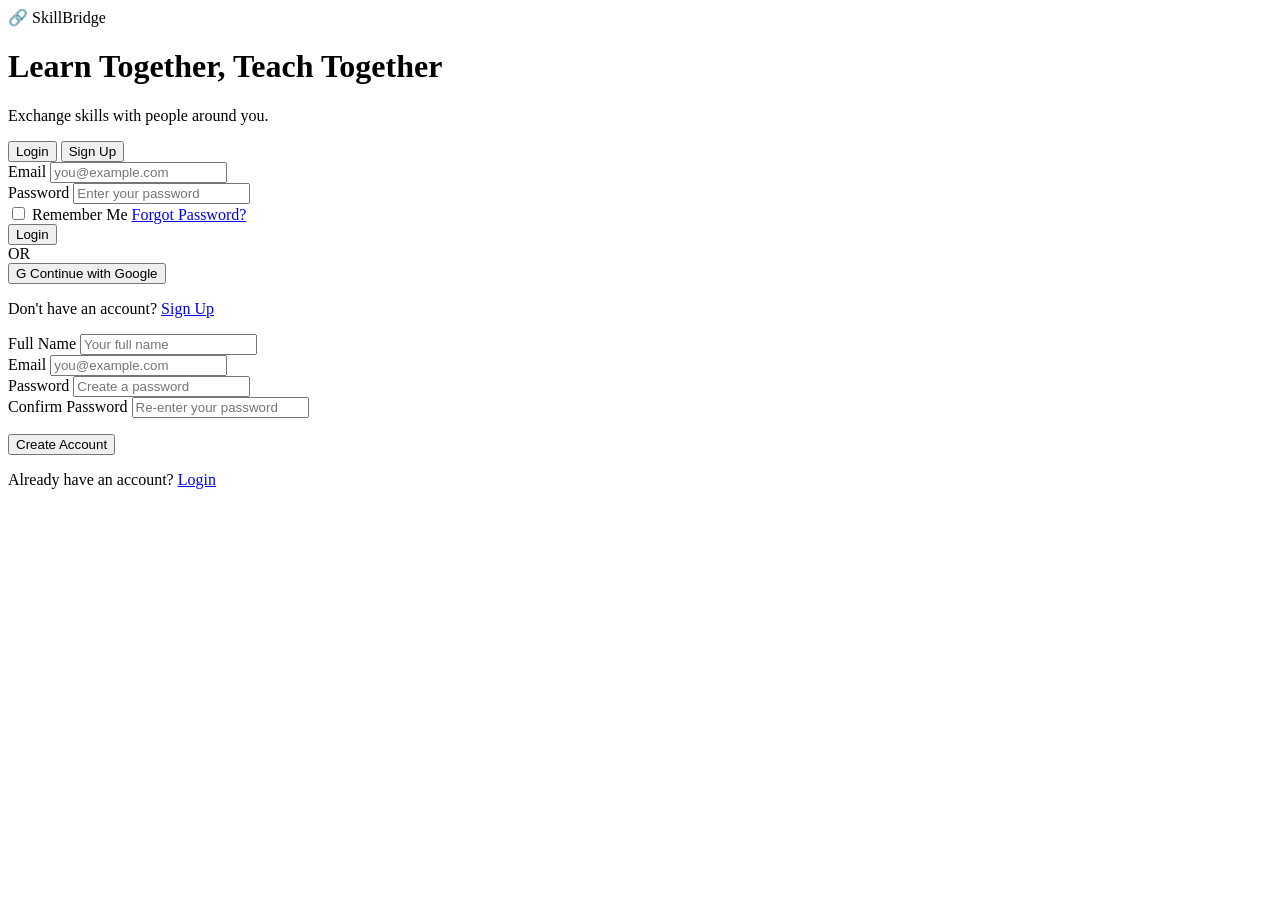
==== index.html @ ae1f8fc0 "Add files via upload" ====
<!DOCTYPE html>
<html lang="en">
<head>
  <meta charset="UTF-8" />
  <meta name="viewport" content="width=device-width, initial-scale=1.0" />
  <title>SkillBridge - Learn Together, Teach Together</title>
  <link rel="stylesheet" href="../html/style.css" />
</head>
<body>
 
  <header class="top-section">
    <div class="logo">
      <span class="logo-icon">🔗</span>
      <span class="logo-text">Skill<span class="logo-highlight">Bridge</span></span>
    </div>
 
    <h1 class="main-title">Learn Together, Teach Together</h1>
    <p class="main-subtitle">Exchange skills with people around you.</p>
  </header>
 
  <main class="auth-container">
    <div class="auth-card">
 
      <div class="tabs">
        <button class="tab-btn active" id="loginTabBtn" onclick="switchTab('login')">
          Login
        </button>
        <button class="tab-btn" id="signupTabBtn" onclick="switchTab('signup')">
          Sign Up
        </button>
      </div>
 
      <form class="auth-form active" id="loginForm">
        <div class="input-group">
          <label for="loginEmail">Email</label>
          <input type="email" id="loginEmail" placeholder="you@example.com" required />
        </div>
 
        <div class="input-group">
          <label for="loginPassword">Password</label>
          <input type="password" id="loginPassword" placeholder="Enter your password" required />
        </div>
 
        <div class="form-row">
          <label class="checkbox-label">
            <input type="checkbox" id="rememberMe" />
            Remember Me
          </label>
          <a href="#" class="forgot-link">Forgot Password?</a>
        </div>
 
        <button type="submit" class="primary-btn">Login</button>
 
        <div class="divider">
          <span>OR</span>
        </div>
 
        <button type="button" class="google-btn">
          <span class="google-icon">G</span>
          Continue with Google
        </button>
 
        <p class="switch-text">
          Don't have an account?
          <a href="#" onclick="switchTab('signup')">Sign Up</a>
        </p>
      </form>
 
      <form class="auth-form" id="signupForm">
        <div class="input-group">
          <label for="signupName">Full Name</label>
          <input type="text" id="signupName" placeholder="Your full name" required />
        </div>
 
        <div class="input-group">
          <label for="signupEmail">Email</label>
          <input type="email" id="signupEmail" placeholder="you@example.com" required />
        </div>
 
        <div class="input-group">
          <label for="signupPassword">Password</label>
          <input type="password" id="signupPassword" placeholder="Create a password" required />
        </div>
 
        <div class="input-group">
          <label for="signupConfirmPassword">Confirm Password</label>
          <input type="password" id="signupConfirmPassword" placeholder="Re-enter your password" required />
        </div>
 
        <p class="error-text" id="signupError"></p>
 
        <button type="submit" class="primary-btn">Create Account</button>
 
        <p class="switch-text">
          Already have an account?
          <a href="profile.html" onclick="switchTab('login')">Login</a>
        </p>
      </form>
 
    </div>
  </main>
 
  <script src="js/app.js"></script>
</body>
</html>
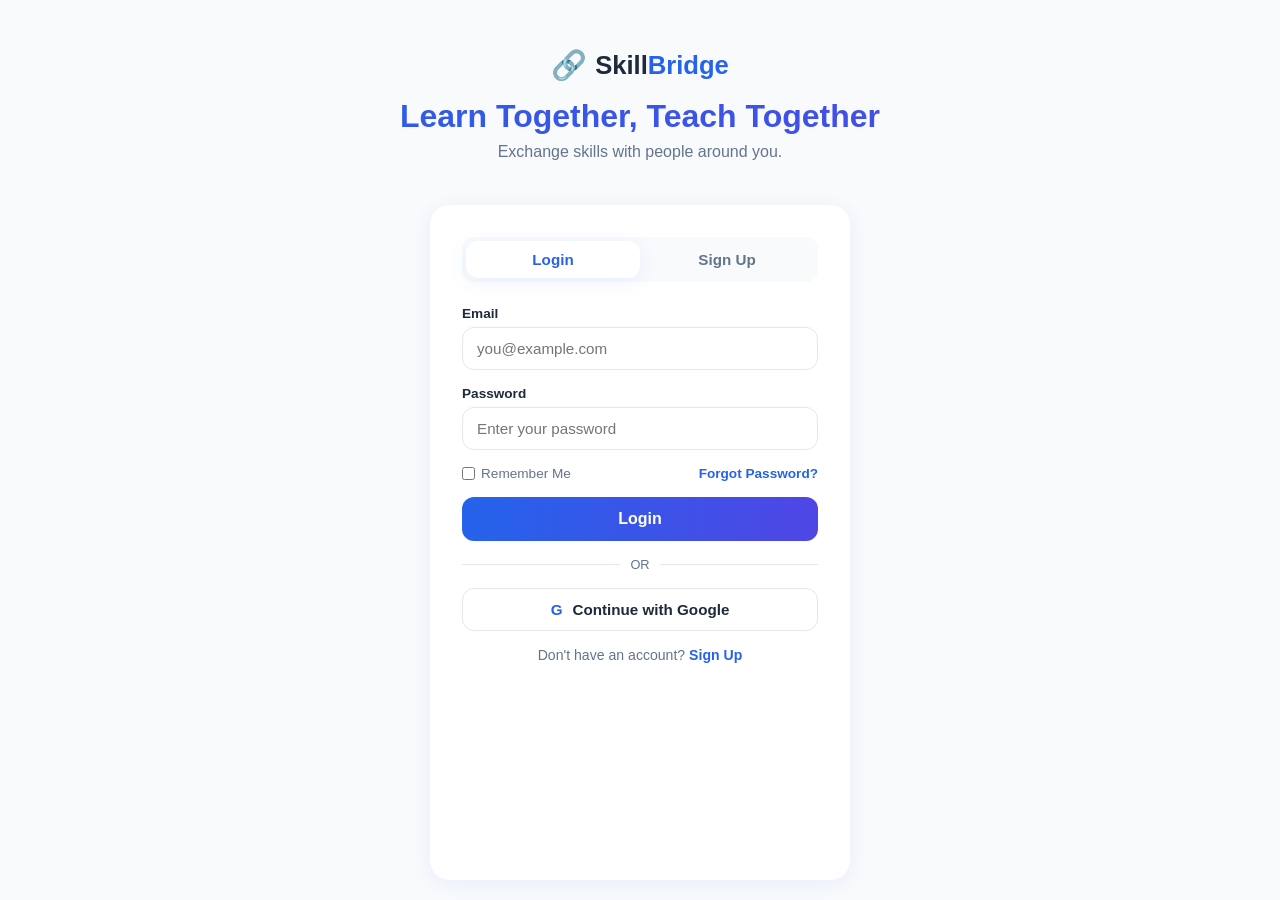
==== commit 09cde6e1: "Add files via upload for check point 1" ====
--- a/index.html
+++ b/index.html
@@ -1,105 +1,120 @@
-<!DOCTYPE html>
-<html lang="en">
-<head>
-  <meta charset="UTF-8" />
-  <meta name="viewport" content="width=device-width, initial-scale=1.0" />
-  <title>SkillBridge - Learn Together, Teach Together</title>
-  <link rel="stylesheet" href="../html/style.css" />
-</head>
-<body>
- 
-  <header class="top-section">
-    <div class="logo">
-      <span class="logo-icon">🔗</span>
-      <span class="logo-text">Skill<span class="logo-highlight">Bridge</span></span>
-    </div>
- 
-    <h1 class="main-title">Learn Together, Teach Together</h1>
-    <p class="main-subtitle">Exchange skills with people around you.</p>
-  </header>
- 
-  <main class="auth-container">
-    <div class="auth-card">
- 
-      <div class="tabs">
-        <button class="tab-btn active" id="loginTabBtn" onclick="switchTab('login')">
-          Login
-        </button>
-        <button class="tab-btn" id="signupTabBtn" onclick="switchTab('signup')">
-          Sign Up
-        </button>
-      </div>
- 
-      <form class="auth-form active" id="loginForm">
-        <div class="input-group">
-          <label for="loginEmail">Email</label>
-          <input type="email" id="loginEmail" placeholder="you@example.com" required />
-        </div>
- 
-        <div class="input-group">
-          <label for="loginPassword">Password</label>
-          <input type="password" id="loginPassword" placeholder="Enter your password" required />
-        </div>
- 
-        <div class="form-row">
-          <label class="checkbox-label">
-            <input type="checkbox" id="rememberMe" />
-            Remember Me
-          </label>
-          <a href="#" class="forgot-link">Forgot Password?</a>
-        </div>
- 
-        <button type="submit" class="primary-btn">Login</button>
- 
-        <div class="divider">
-          <span>OR</span>
-        </div>
- 
-        <button type="button" class="google-btn">
-          <span class="google-icon">G</span>
-          Continue with Google
-        </button>
- 
-        <p class="switch-text">
-          Don't have an account?
-          <a href="#" onclick="switchTab('signup')">Sign Up</a>
-        </p>
-      </form>
- 
-      <form class="auth-form" id="signupForm">
-        <div class="input-group">
-          <label for="signupName">Full Name</label>
-          <input type="text" id="signupName" placeholder="Your full name" required />
-        </div>
- 
-        <div class="input-group">
-          <label for="signupEmail">Email</label>
-          <input type="email" id="signupEmail" placeholder="you@example.com" required />
-        </div>
- 
-        <div class="input-group">
-          <label for="signupPassword">Password</label>
-          <input type="password" id="signupPassword" placeholder="Create a password" required />
-        </div>
- 
-        <div class="input-group">
-          <label for="signupConfirmPassword">Confirm Password</label>
-          <input type="password" id="signupConfirmPassword" placeholder="Re-enter your password" required />
-        </div>
- 
-        <p class="error-text" id="signupError"></p>
- 
-        <button type="submit" class="primary-btn">Create Account</button>
- 
-        <p class="switch-text">
-          Already have an account?
-          <a href="profile.html" onclick="switchTab('login')">Login</a>
-        </p>
-      </form>
- 
-    </div>
-  </main>
- 
-  <script src="js/app.js"></script>
-</body>
-</html>+<!DOCTYPE html>
+<html lang="en">
+<head>
+  <meta charset="UTF-8" />
+  <meta name="viewport" content="width=device-width, initial-scale=1.0" />
+  <title>SkillBridge - Learn Together, Teach Together</title>
+
+  <!-- Link to our stylesheet -->
+  <link rel="stylesheet" href="style.css" />
+</head>
+<body>
+
+  <!-- ===================== TOP SECTION ===================== -->
+  <!-- This is the header area with the logo, title and subtitle -->
+  <header class="top-section">
+    <div class="logo">
+      <!-- Simple text-based logo using two colors -->
+      <span class="logo-icon">🔗</span>
+      <span class="logo-text">Skill<span class="logo-highlight">Bridge</span></span>
+    </div>
+
+    <h1 class="main-title">Learn Together, Teach Together</h1>
+    <p class="main-subtitle">Exchange skills with people around you.</p>
+  </header>
+
+  <!-- ===================== AUTH CARD ===================== -->
+  <!-- This card contains the Login and Sign Up forms -->
+  <main class="auth-container">
+    <div class="auth-card">
+
+      <!-- Tabs to switch between Login and Sign Up -->
+      <div class="tabs">
+        <button class="tab-btn active" id="loginTabBtn" onclick="switchTab('login')">
+          Login
+        </button>
+        <button class="tab-btn" id="signupTabBtn" onclick="switchTab('signup')">
+          Sign Up
+        </button>
+      </div>
+
+      <!-- ===================== LOGIN FORM ===================== -->
+      <form class="auth-form active" id="loginForm">
+        <div class="input-group">
+          <label for="loginEmail">Email</label>
+          <input type="email" id="loginEmail" placeholder="you@example.com" required />
+        </div>
+
+        <div class="input-group">
+          <label for="loginPassword">Password</label>
+          <input type="password" id="loginPassword" placeholder="Enter your password" required />
+        </div>
+
+        <!-- Remember me + Forgot password row -->
+        <div class="form-row">
+          <label class="checkbox-label">
+            <input type="checkbox" id="rememberMe" />
+            Remember Me
+          </label>
+          <a href="#" class="forgot-link">Forgot Password?</a>
+        </div>
+
+        <button type="submit" class="primary-btn">Login</button>
+
+        <!-- Divider with OR text -->
+        <div class="divider">
+          <span>OR</span>
+        </div>
+
+        <!-- Google button - UI only, does not actually authenticate -->
+        <button type="button" class="google-btn">
+          <span class="google-icon">G</span>
+          Continue with Google
+        </button>
+
+        <p class="switch-text">
+          Don't have an account?
+          <a href="#" onclick="switchTab('signup')">Sign Up</a>
+        </p>
+      </form>
+
+      <!-- ===================== SIGN UP FORM ===================== -->
+      <form class="auth-form" id="signupForm">
+        <div class="input-group">
+          <label for="signupName">Full Name</label>
+          <input type="text" id="signupName" placeholder="Your full name" required />
+        </div>
+
+        <div class="input-group">
+          <label for="signupEmail">Email</label>
+          <input type="email" id="signupEmail" placeholder="you@example.com" required />
+        </div>
+
+        <div class="input-group">
+          <label for="signupPassword">Password</label>
+          <input type="password" id="signupPassword" placeholder="Create a password" required />
+        </div>
+
+        <div class="input-group">
+          <label for="signupConfirmPassword">Confirm Password</label>
+          <input type="password" id="signupConfirmPassword" placeholder="Re-enter your password" required />
+        </div>
+
+        <!-- This shows an error if passwords don't match -->
+        <p class="error-text" id="signupError"></p>
+
+        <button type="submit" class="primary-btn">Create Account</button>
+
+        <p class="switch-text">
+          Already have an account?
+          <a href="#" onclick="switchTab('login')">Login</a>
+        </p>
+      </form>
+
+    </div>
+  </main>
+
+  <!-- Link to our JavaScript file -->
+  <script src="app.js"></script>
+</body>
+</html>
--- a/style.css
+++ b/style.css
@@ -0,0 +1,383 @@
+/* ======================================================
+   SKILLBRIDGE - MAIN STYLESHEET (index.html)
+   ====================================================== */
+
+/* ------------------------------------------------------
+   1. CSS VARIABLES
+   We store our colors and reusable values here so we can
+   use them anywhere in this file with var(--name).
+   ------------------------------------------------------ */
+:root {
+  --color-primary: #2563eb;
+  --color-secondary: #4f46e5;
+  --color-background: #f8fafc;
+  --color-card: #ffffff;
+  --color-text-dark: #1e293b;
+  --color-text-light: #64748b;
+  --color-border: #e2e8f0;
+  --color-error: #dc2626;
+
+  --radius-md: 12px;
+  --radius-lg: 20px;
+
+  --shadow-soft: 0 4px 20px rgba(37, 99, 235, 0.08);
+  --shadow-hover: 0 8px 30px rgba(37, 99, 235, 0.15);
+
+  --transition-fast: 0.2s ease;
+  --transition-medium: 0.4s ease;
+}
+
+/* ------------------------------------------------------
+   2. RESET / BASE STYLES
+   ------------------------------------------------------ */
+* {
+  margin: 0;
+  padding: 0;
+  box-sizing: border-box;
+}
+
+body {
+  font-family: "Segoe UI", Arial, sans-serif;
+  background-color: var(--color-background);
+  color: var(--color-text-dark);
+  min-height: 100vh;
+  display: flex;
+  flex-direction: column;
+  align-items: center;
+
+  /* Smooth fade-in when the page loads */
+  animation: pageFadeIn 0.6s ease;
+}
+
+@keyframes pageFadeIn {
+  from {
+    opacity: 0;
+    transform: translateY(10px);
+  }
+  to {
+    opacity: 1;
+    transform: translateY(0);
+  }
+}
+
+/* ------------------------------------------------------
+   3. TOP SECTION (Logo, Title, Subtitle)
+   ------------------------------------------------------ */
+.top-section {
+  width: 100%;
+  text-align: center;
+  padding: 48px 20px 24px;
+}
+
+.logo {
+  display: flex;
+  align-items: center;
+  justify-content: center;
+  gap: 8px;
+  font-size: 1.6rem;
+  font-weight: 700;
+  margin-bottom: 16px;
+}
+
+.logo-icon {
+  font-size: 1.8rem;
+}
+
+.logo-highlight {
+  color: var(--color-primary);
+}
+
+.main-title {
+  font-size: 2rem;
+  font-weight: 800;
+  background: linear-gradient(90deg, var(--color-primary), var(--color-secondary));
+  -webkit-background-clip: text;
+  background-clip: text;
+  color: transparent;
+  margin-bottom: 8px;
+}
+
+.main-subtitle {
+  font-size: 1rem;
+  color: var(--color-text-light);
+}
+
+/* ------------------------------------------------------
+   4. AUTH CARD (Login / Sign Up container)
+   ------------------------------------------------------ */
+.auth-container {
+  width: 100%;
+  display: flex;
+  justify-content: center;
+  padding: 20px;
+  flex: 1;
+}
+
+.auth-card {
+  background-color: var(--color-card);
+  width: 100%;
+  max-width: 420px;
+  padding: 32px;
+  border-radius: var(--radius-lg);
+  box-shadow: var(--shadow-soft);
+  transition: box-shadow var(--transition-medium);
+}
+
+.auth-card:hover {
+  box-shadow: var(--shadow-hover);
+}
+
+/* ------------------------------------------------------
+   5. TABS (Login / Sign Up switch buttons)
+   ------------------------------------------------------ */
+.tabs {
+  display: flex;
+  background-color: var(--color-background);
+  border-radius: var(--radius-md);
+  padding: 4px;
+  margin-bottom: 24px;
+}
+
+.tab-btn {
+  flex: 1;
+  padding: 10px;
+  border: none;
+  background: transparent;
+  font-size: 0.95rem;
+  font-weight: 600;
+  color: var(--color-text-light);
+  border-radius: var(--radius-md);
+  cursor: pointer;
+  transition: all var(--transition-fast);
+}
+
+.tab-btn.active {
+  background-color: var(--color-card);
+  color: var(--color-primary);
+  box-shadow: var(--shadow-soft);
+}
+
+/* ------------------------------------------------------
+   6. FORMS (shared between Login and Sign Up)
+   ------------------------------------------------------ */
+.auth-form {
+  display: none;              /* Hidden by default */
+  flex-direction: column;
+  gap: 16px;
+
+  /* Smooth transition when switching forms */
+  animation: formFadeIn var(--transition-medium);
+}
+
+.auth-form.active {
+  display: flex;              /* Shown when "active" class is added by JS */
+}
+
+@keyframes formFadeIn {
+  from {
+    opacity: 0;
+    transform: translateX(10px);
+  }
+  to {
+    opacity: 1;
+    transform: translateX(0);
+  }
+}
+
+.input-group {
+  display: flex;
+  flex-direction: column;
+  gap: 6px;
+}
+
+.input-group label {
+  font-size: 0.85rem;
+  font-weight: 600;
+  color: var(--color-text-dark);
+}
+
+.input-group input {
+  padding: 12px 14px;
+  border: 1.5px solid var(--color-border);
+  border-radius: var(--radius-md);
+  font-size: 0.95rem;
+  outline: none;
+  transition: border-color var(--transition-fast), box-shadow var(--transition-fast);
+}
+
+/* Nice glow effect when an input is focused */
+.input-group input:focus {
+  border-color: var(--color-primary);
+  box-shadow: 0 0 0 3px rgba(37, 99, 235, 0.15);
+}
+
+/* ------------------------------------------------------
+   7. FORM ROW (Remember me + Forgot password)
+   ------------------------------------------------------ */
+.form-row {
+  display: flex;
+  justify-content: space-between;
+  align-items: center;
+  font-size: 0.85rem;
+}
+
+.checkbox-label {
+  display: flex;
+  align-items: center;
+  gap: 6px;
+  color: var(--color-text-light);
+  cursor: pointer;
+}
+
+.forgot-link {
+  color: var(--color-primary);
+  text-decoration: none;
+  font-weight: 600;
+}
+
+.forgot-link:hover {
+  text-decoration: underline;
+}
+
+/* ------------------------------------------------------
+   8. BUTTONS
+   ------------------------------------------------------ */
+.primary-btn {
+  padding: 13px;
+  border: none;
+  border-radius: var(--radius-md);
+  background: linear-gradient(90deg, var(--color-primary), var(--color-secondary));
+  color: white;
+  font-size: 1rem;
+  font-weight: 700;
+  cursor: pointer;
+  transition: transform var(--transition-fast), box-shadow var(--transition-fast);
+}
+
+.primary-btn:hover {
+  transform: translateY(-2px);
+  box-shadow: var(--shadow-hover);
+}
+
+.primary-btn:active {
+  transform: translateY(0);
+}
+
+.google-btn {
+  display: flex;
+  align-items: center;
+  justify-content: center;
+  gap: 10px;
+  padding: 12px;
+  border: 1.5px solid var(--color-border);
+  border-radius: var(--radius-md);
+  background-color: var(--color-card);
+  font-size: 0.95rem;
+  font-weight: 600;
+  color: var(--color-text-dark);
+  cursor: pointer;
+  transition: background-color var(--transition-fast), transform var(--transition-fast);
+}
+
+.google-btn:hover {
+  background-color: var(--color-background);
+  transform: translateY(-2px);
+}
+
+.google-icon {
+  font-weight: 800;
+  color: var(--color-primary);
+}
+
+/* ------------------------------------------------------
+   9. DIVIDER ("OR" line)
+   ------------------------------------------------------ */
+.divider {
+  display: flex;
+  align-items: center;
+  text-align: center;
+  color: var(--color-text-light);
+  font-size: 0.8rem;
+}
+
+.divider::before,
+.divider::after {
+  content: "";
+  flex: 1;
+  border-bottom: 1px solid var(--color-border);
+}
+
+.divider span {
+  padding: 0 10px;
+}
+
+/* ------------------------------------------------------
+   10. SWITCH TEXT (Don't have an account? / Already have one?)
+   ------------------------------------------------------ */
+.switch-text {
+  text-align: center;
+  font-size: 0.88rem;
+  color: var(--color-text-light);
+}
+
+.switch-text a {
+  color: var(--color-primary);
+  font-weight: 700;
+  text-decoration: none;
+}
+
+.switch-text a:hover {
+  text-decoration: underline;
+}
+
+/* ------------------------------------------------------
+   11. ERROR TEXT (password mismatch, etc.)
+   ------------------------------------------------------ */
+.error-text {
+  color: var(--color-error);
+  font-size: 0.82rem;
+  min-height: 18px;
+}
+
+/* ------------------------------------------------------
+   12. RESPONSIVE DESIGN
+   ------------------------------------------------------ */
+
+/* Tablet */
+@media (max-width: 768px) {
+  .main-title {
+    font-size: 1.6rem;
+  }
+
+  .auth-card {
+    max-width: 380px;
+    padding: 26px;
+  }
+}
+
+/* Mobile */
+@media (max-width: 480px) {
+  .top-section {
+    padding: 32px 16px 16px;
+  }
+
+  .main-title {
+    font-size: 1.35rem;
+  }
+
+  .main-subtitle {
+    font-size: 0.9rem;
+  }
+
+  .auth-card {
+    max-width: 100%;
+    padding: 20px;
+    border-radius: var(--radius-md);
+  }
+
+  .form-row {
+    flex-direction: column;
+    align-items: flex-start;
+    gap: 8px;
+  }
+}
